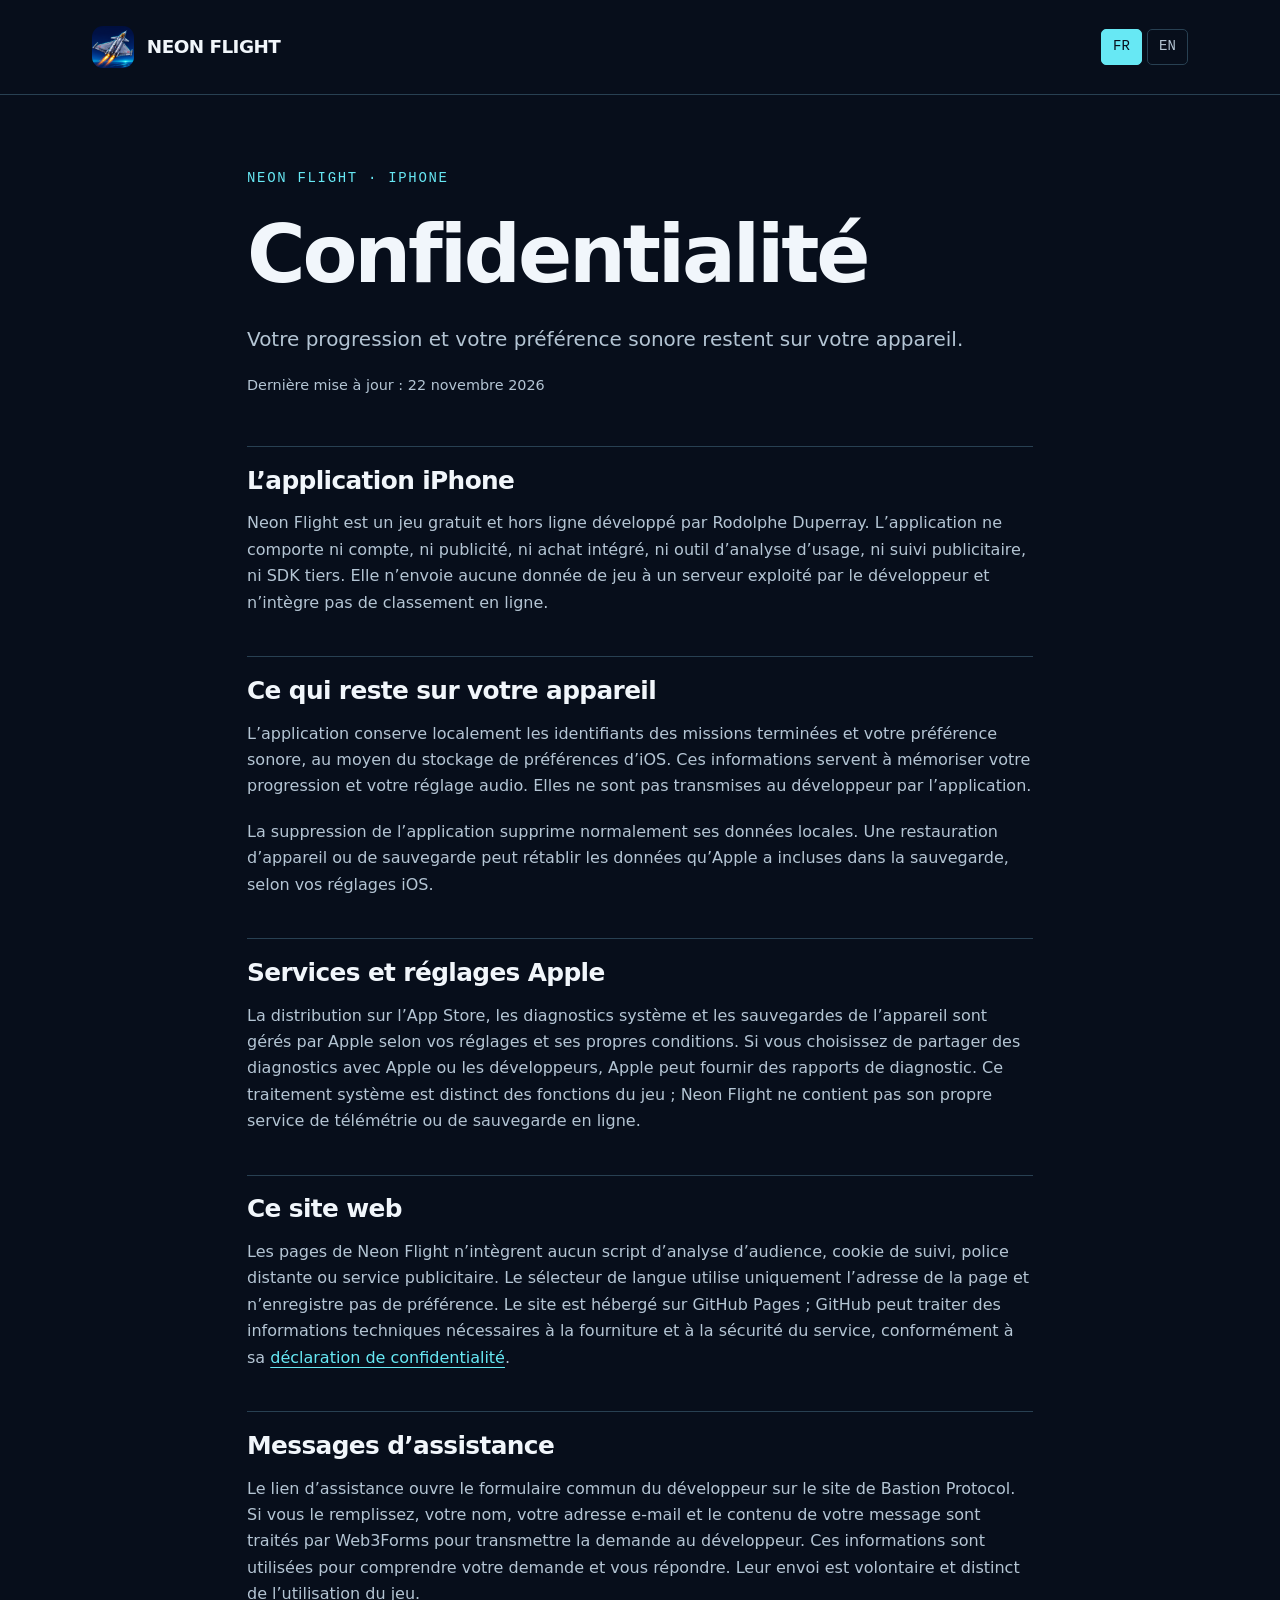
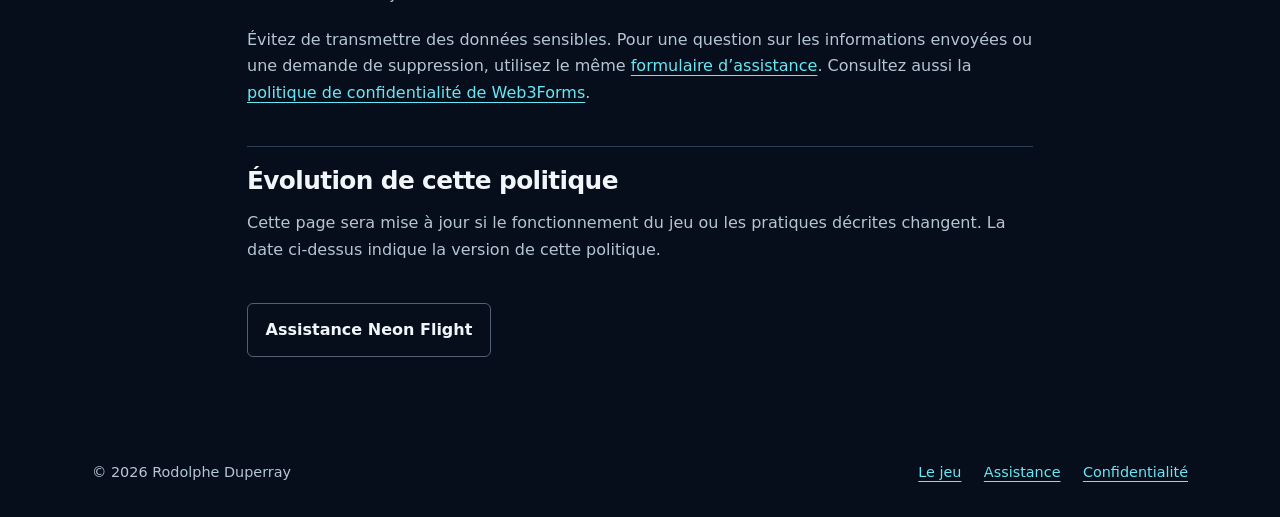
==== privacy.html @ 9a47f888 "Publish bilingual Neon Flight support and privacy site" ====
<!doctype html>
<html lang="fr">
<head>
<meta charset="utf-8">
<meta name="viewport" content="width=device-width, initial-scale=1">
<meta name="theme-color" content="#070e1b">
<title>Neon Flight · Confidentialité</title>
<meta name="description" content="Politique de confidentialité de Neon Flight / Neon Flight privacy policy. Données locales, services Apple, site et assistance.">
<meta property="og:type" content="website">
<meta property="og:title" content="Neon Flight · Confidentialité">
<meta property="og:description" content="Politique de confidentialité de Neon Flight / Neon Flight privacy policy. Données locales, services Apple, site et assistance.">
<meta property="og:image" content="https://rodo79.github.io/neon-flight-site/assets/icon.png">
<meta property="og:url" content="https://rodo79.github.io/neon-flight-site/privacy.html">
<link rel="alternate" hreflang="fr" href="https://rodo79.github.io/neon-flight-site/privacy.html#fr">
<link rel="alternate" hreflang="en" href="https://rodo79.github.io/neon-flight-site/privacy.html#en">
<link rel="canonical" href="https://rodo79.github.io/neon-flight-site/privacy.html">
<link rel="icon" type="image/png" href="assets/icon.png">
<link rel="stylesheet" href="assets/site.css">
<script src="assets/site.js" defer></script>
</head>
<body data-page="privacy">
<a class="skip" href="#main">Aller au contenu / Skip to content</a>
<header class="top"><div class="wrap top-inner">
<a class="brand" href="./"><img src="assets/icon.png" width="42" height="42" alt=""><span>NEON FLIGHT</span></a>
<nav class="language" aria-label="Langue / Language"><a href="#fr" lang="fr" hreflang="fr" data-language-link="fr">FR</a><a href="#en" lang="en" hreflang="en" data-language-link="en">EN</a></nav>
</div></header>
<main id="main">
<article id="fr" lang="fr" data-language="fr"><div class="wrap document"><p class="eyebrow">Neon Flight · iPhone</p><h1>Confidentialité</h1><p class="intro">Votre progression et votre préférence sonore restent sur votre appareil.</p><p class="note">Dernière mise à jour : 22 novembre 2026</p><div class="reading"><section><h2>L’application iPhone</h2><p>Neon Flight est un jeu gratuit et hors ligne développé par Rodolphe Duperray. L’application ne comporte ni compte, ni publicité, ni achat intégré, ni outil d’analyse d’usage, ni suivi publicitaire, ni SDK tiers. Elle n’envoie aucune donnée de jeu à un serveur exploité par le développeur et n’intègre pas de classement en ligne.</p></section><section><h2>Ce qui reste sur votre appareil</h2><p>L’application conserve localement les identifiants des missions terminées et votre préférence sonore, au moyen du stockage de préférences d’iOS. Ces informations servent à mémoriser votre progression et votre réglage audio. Elles ne sont pas transmises au développeur par l’application.</p><p>La suppression de l’application supprime normalement ses données locales. Une restauration d’appareil ou de sauvegarde peut rétablir les données qu’Apple a incluses dans la sauvegarde, selon vos réglages iOS.</p></section><section><h2>Services et réglages Apple</h2><p>La distribution sur l’App Store, les diagnostics système et les sauvegardes de l’appareil sont gérés par Apple selon vos réglages et ses propres conditions. Si vous choisissez de partager des diagnostics avec Apple ou les développeurs, Apple peut fournir des rapports de diagnostic. Ce traitement système est distinct des fonctions du jeu ; Neon Flight ne contient pas son propre service de télémétrie ou de sauvegarde en ligne.</p></section><section><h2>Ce site web</h2><p>Les pages de Neon Flight n’intègrent aucun script d’analyse d’audience, cookie de suivi, police distante ou service publicitaire. Le sélecteur de langue utilise uniquement l’adresse de la page et n’enregistre pas de préférence. Le site est hébergé sur GitHub Pages ; GitHub peut traiter des informations techniques nécessaires à la fourniture et à la sécurité du service, conformément à sa <a href="https://docs.github.com/fr/site-policy/privacy-policies/github-general-privacy-statement">déclaration de confidentialité</a>.</p></section><section><h2>Messages d’assistance</h2><p>Le lien d’assistance ouvre le formulaire commun du développeur sur le site de Bastion Protocol. Si vous le remplissez, votre nom, votre adresse e-mail et le contenu de votre message sont traités par Web3Forms pour transmettre la demande au développeur. Ces informations sont utilisées pour comprendre votre demande et vous répondre. Leur envoi est volontaire et distinct de l’utilisation du jeu.</p><p>Évitez de transmettre des données sensibles. Pour une question sur les informations envoyées ou une demande de suppression, utilisez le même <a href="https://rodo79.github.io/bastion-protocol-site/fr/support.html">formulaire d’assistance</a>. Consultez aussi la <a href="https://web3forms.com/privacy">politique de confidentialité de Web3Forms</a>.</p></section><section><h2>Évolution de cette politique</h2><p>Cette page sera mise à jour si le fonctionnement du jeu ou les pratiques décrites changent. La date ci-dessus indique la version de cette politique.</p></section><a class="button quiet" href="./#support-fr">Assistance Neon Flight</a></div></div><footer class="foot"><div class="wrap foot-inner"><span>© 2026 Rodolphe Duperray</span><nav aria-label="Pied de page"><a href="./#fr">Le jeu</a><a href="./#support-fr">Assistance</a><a href="privacy.html#fr">Confidentialité</a></nav></div></footer></article><article id="en" lang="en" data-language="en"><div class="wrap document"><p class="eyebrow">Neon Flight · iPhone</p><h1>Privacy</h1><p class="intro">Your progress and sound preference stay on your device.</p><p class="note">Last updated: November 22, 2026</p><div class="reading"><section><h2>The iPhone app</h2><p>Neon Flight is a free, offline game developed by Rodolphe Duperray. The app has no account, advertising, in-app purchases, usage analytics, advertising tracking or third-party SDKs. It sends no gameplay data to a developer-operated server and has no online leaderboard.</p></section><section><h2>What stays on your device</h2><p>The app stores the identifiers of completed missions and your sound preference locally, using iOS preference storage. This information remembers your progress and audio setting. The app does not transmit it to the developer.</p><p>Deleting the app normally removes its local data. Restoring your device or a backup may restore data Apple included in that backup, depending on your iOS settings.</p></section><section><h2>Apple services and settings</h2><p>App Store distribution, system diagnostics and device backups are managed by Apple under your settings and its own terms. If you choose to share diagnostics with Apple or developers, Apple may provide diagnostic reports. This system processing is separate from the game’s features; Neon Flight does not include its own telemetry or online backup service.</p></section><section><h2>This website</h2><p>Neon Flight’s pages contain no analytics scripts, tracking cookies, remote fonts or advertising services. The language selector uses only the page address and saves no preference. This site is hosted on GitHub Pages; GitHub may process technical information needed to deliver and secure its service, under its <a href="https://docs.github.com/en/site-policy/privacy-policies/github-general-privacy-statement">privacy statement</a>.</p></section><section><h2>Support messages</h2><p>The support link opens the developer’s shared form on the Bastion Protocol website. If you complete it, your name, email address and message are processed by Web3Forms to deliver your request to the developer. This information is used to understand your request and reply. Sending it is voluntary and separate from using the game.</p><p>Please avoid sending sensitive information. For questions about submitted information or to request deletion, use the same <a href="https://rodo79.github.io/bastion-protocol-site/support.html">support form</a>. See also the <a href="https://web3forms.com/privacy">Web3Forms privacy policy</a>.</p></section><section><h2>Changes to this policy</h2><p>This page will be updated if the game’s behavior or the practices described here change. The date above identifies this policy version.</p></section><a class="button quiet" href="./#support-en">Neon Flight support</a></div></div><footer class="foot"><div class="wrap foot-inner"><span>© 2026 Rodolphe Duperray</span><nav aria-label="Footer"><a href="./#en">The game</a><a href="./#support-en">Support</a><a href="privacy.html#en">Privacy</a></nav></div></footer></article>
</main>
</body>
</html>
---- assets/site.css ----
:root{color-scheme:dark;--ink:#070e1b;--panel:#0d1c2e;--line:#284052;--text:#f1f6fb;--muted:#b4c5d4;--cyan:#67e8f4;--amber:#ffc66b;--max:1160px;font-family:system-ui,-apple-system,BlinkMacSystemFont,"Segoe UI",sans-serif;font-size:100%;background:var(--ink);color:var(--text)}
*{box-sizing:border-box}html{scroll-behavior:smooth;scroll-padding-top:6rem}body{margin:0;font-size:1rem;line-height:1.65}a{color:var(--cyan);text-underline-offset:.25em}a:hover{color:#fff}a:focus-visible,summary:focus-visible{outline:3px solid var(--amber);outline-offset:5px}img{display:block;max-width:100%;height:auto}h1,h2,h3,p,figure{margin-top:0}h1,h2,h3{line-height:1.08;letter-spacing:-.04em}h1{font-size:clamp(3.5rem,8.4vw,7.25rem);font-weight:850;margin-bottom:1.5rem}h2{font-size:clamp(2rem,4vw,3.25rem);margin-bottom:1.5rem}h3{font-size:1.35rem;letter-spacing:-.025em}p{margin-bottom:1.2rem}.wrap{max-width:var(--max);margin:auto;padding-inline:2rem}.skip{position:absolute;top:-6rem;left:1rem;z-index:10;background:var(--amber);color:var(--ink);padding:.7rem 1rem}.skip:focus{top:1rem}.top{border-bottom:1px solid var(--line);background:var(--ink)}.top-inner{min-height:94px;display:flex;align-items:center;justify-content:space-between;gap:1.5rem}.brand{display:flex;align-items:center;gap:.8rem;color:var(--text);text-decoration:none;font-size:1.15rem;font-weight:750;letter-spacing:-.03em}.brand img{width:42px;border-radius:11px}.language{display:flex;gap:.3rem;align-items:center}.language a{font-family:ui-monospace,SFMono-Regular,Consolas,monospace;font-size:.875rem;text-decoration:none;border:1px solid var(--line);padding:.35rem .7rem;border-radius:5px;color:var(--muted)}.language a[aria-current=true]{color:var(--ink);background:var(--cyan);border-color:var(--cyan)}.hero{display:grid;grid-template-columns:1.2fr .8fr;align-items:center;gap:4rem;padding-block:5.5rem 5rem}.eyebrow,.mono{font-family:ui-monospace,SFMono-Regular,Consolas,monospace}.eyebrow{font-size:.875rem;text-transform:uppercase;letter-spacing:.12em;color:var(--cyan);margin-bottom:1.4rem}.hero h1 span{color:var(--cyan)}.intro{font-size:1.25rem;line-height:1.6;color:var(--muted);max-width:37rem}.hero-art{position:relative;padding:2.5rem;border:1px solid var(--line);background:linear-gradient(145deg,#102b3d,#091321);border-radius:2rem}.hero-art:before,.hero-art:after{content:"";position:absolute;pointer-events:none;inset:1rem;border:1px solid #67e8f435;border-radius:1.25rem}.hero-art:after{inset:-1rem;border-radius:2.5rem;border-color:#67e8f413}.hero-art img{width:100%;border-radius:24%;box-shadow:0 20px 50px #0006}.art-caption{font-family:ui-monospace,SFMono-Regular,Consolas,monospace;font-size:.875rem;color:var(--cyan);display:flex;justify-content:space-between;gap:1rem;margin-top:1.5rem}.art-caption span:last-child{color:var(--amber)}.actions{display:flex;gap:.8rem;align-items:center;flex-wrap:wrap;margin:1.8rem 0 1rem}.button,.release{display:inline-flex;align-items:center;justify-content:center;border:1px solid var(--line);border-radius:6px;padding:.8rem 1.1rem;font-weight:700;text-decoration:none;font-size:1rem}.button{background:var(--cyan);color:var(--ink);border-color:var(--cyan)}.button:hover{color:var(--ink);background:#b3f7fc}.button.quiet{background:transparent;color:var(--text);border-color:#506175}.button.quiet:hover{border-color:var(--cyan)}.release{color:var(--amber);border-color:#735937;background:#ffbc5010}.note{font-size:.9rem;color:var(--muted)}.facts{display:flex;flex-wrap:wrap;gap:1rem 2rem;border-top:1px solid var(--line);border-bottom:1px solid var(--line);padding-block:1.25rem;color:var(--muted);font-family:ui-monospace,SFMono-Regular,Consolas,monospace;font-size:.875rem}.facts strong{color:var(--text);font-weight:600}.section{padding-block:5rem;border-bottom:1px solid var(--line)}.split{display:grid;grid-template-columns:.85fr 1.15fr;gap:5rem}.feature-list{margin:0}.feature-list div{padding:1.5rem 0;border-top:1px solid var(--line)}.feature-list div:first-child{padding-top:0;border:0}.feature-list dt{font-size:1.3rem;font-weight:700;letter-spacing:-.02em;margin-bottom:.4rem}.feature-list dd{margin:0;color:var(--muted)}.support-grid{display:grid;grid-template-columns:1.15fr .85fr;gap:3rem;align-items:start}.faq details{padding:1.15rem 0;border-top:1px solid var(--line)}.faq details:last-child{border-bottom:1px solid var(--line)}.faq summary{cursor:pointer;font-size:1.05rem;font-weight:650;padding-right:1rem}.faq details p{color:var(--muted);margin:1rem 0 .3rem}.contact{background:var(--panel);border:1px solid var(--line);border-top:3px solid var(--amber);padding:2rem;border-radius:7px}.contact p{color:var(--muted)}.contact .button{margin:.5rem 0 1rem}.foot{padding-block:2rem;color:var(--muted);font-size:.9rem}.foot-inner{display:flex;gap:1rem;align-items:center;justify-content:space-between}.foot nav{display:flex;flex-wrap:wrap;gap:1.4rem}.document{max-width:850px;padding-block:4.5rem}.document h1{font-size:clamp(2.8rem,7vw,5rem)}.document .intro{max-width:none}.reading{margin-top:3rem}.reading section{padding-block:1.3rem;border-top:1px solid var(--line)}.reading h2{font-size:1.55rem;letter-spacing:-.025em;margin-bottom:1rem}.reading p{color:var(--muted)}.reading ul{color:var(--muted);padding-left:1.4rem}.reading li{padding-left:.2rem;margin-bottom:.5rem}[hidden]{display:none!important}
@media(max-width:850px){.hero{gap:2.5rem;padding-block:4rem}.hero-art{padding:1.5rem}.art-caption{flex-wrap:wrap;font-size:.8rem}.split{gap:2.5rem}.support-grid{grid-template-columns:1fr;gap:2rem}}
@media(max-width:620px){.wrap{padding-inline:1.25rem}.top-inner{min-height:80px;gap:.7rem}.brand{font-size:1rem;gap:.55rem}.brand img{width:34px}.language a{padding:.3rem .5rem}.hero{grid-template-columns:1fr;padding-block:3rem;gap:2.5rem}.hero-art{width:75%;max-width:320px;justify-self:center;padding:1.5rem}.hero h1{font-size:3.75rem}.intro{font-size:1.125rem}.split{grid-template-columns:1fr;gap:1.5rem}.section{padding-block:3rem}.facts{gap:.7rem 1.2rem}.contact{padding:1.5rem}.foot-inner{align-items:start;flex-direction:column}.document{padding-block:3rem}.actions{align-items:stretch}.button,.release{padding:.75rem 1rem}}
@media(prefers-reduced-motion:reduce){html{scroll-behavior:auto}}
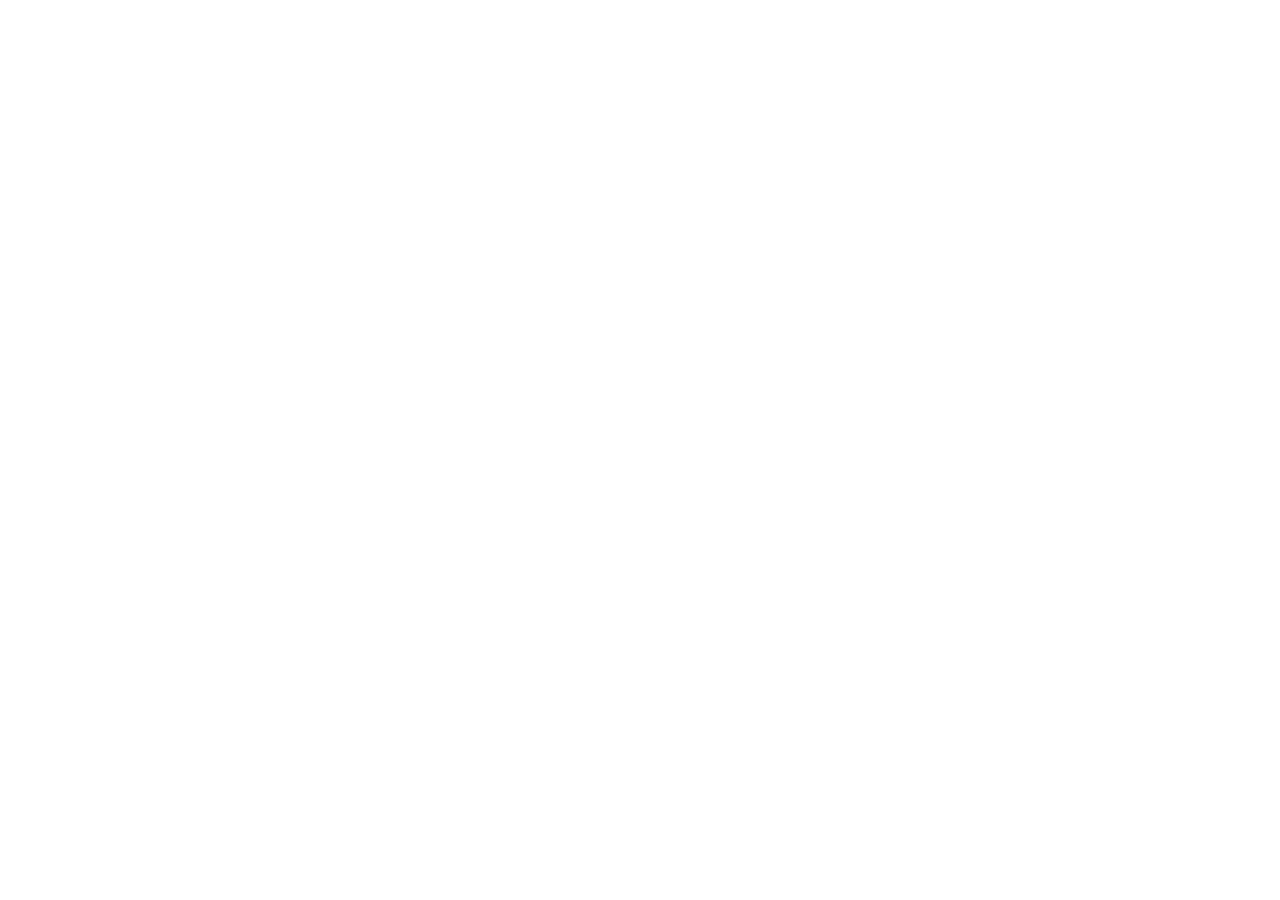
==== commit 5e9ea23b: "Redirect renamed game pages to Delta Aces, preserving language anchors" ====
--- a/privacy.html
+++ b/privacy.html
@@ -1,31 +1 @@
-<!doctype html>
-<html lang="fr">
-<head>
-<meta charset="utf-8">
-<meta name="viewport" content="width=device-width, initial-scale=1">
-<meta name="theme-color" content="#070e1b">
-<title>Neon Flight · Confidentialité</title>
-<meta name="description" content="Politique de confidentialité de Neon Flight / Neon Flight privacy policy. Données locales, services Apple, site et assistance.">
-<meta property="og:type" content="website">
-<meta property="og:title" content="Neon Flight · Confidentialité">
-<meta property="og:description" content="Politique de confidentialité de Neon Flight / Neon Flight privacy policy. Données locales, services Apple, site et assistance.">
-<meta property="og:image" content="https://rodo79.github.io/neon-flight-site/assets/icon.png">
-<meta property="og:url" content="https://rodo79.github.io/neon-flight-site/privacy.html">
-<link rel="alternate" hreflang="fr" href="https://rodo79.github.io/neon-flight-site/privacy.html#fr">
-<link rel="alternate" hreflang="en" href="https://rodo79.github.io/neon-flight-site/privacy.html#en">
-<link rel="canonical" href="https://rodo79.github.io/neon-flight-site/privacy.html">
-<link rel="icon" type="image/png" href="assets/icon.png">
-<link rel="stylesheet" href="assets/site.css">
-<script src="assets/site.js" defer></script>
-</head>
-<body data-page="privacy">
-<a class="skip" href="#main">Aller au contenu / Skip to content</a>
-<header class="top"><div class="wrap top-inner">
-<a class="brand" href="./"><img src="assets/icon.png" width="42" height="42" alt=""><span>NEON FLIGHT</span></a>
-<nav class="language" aria-label="Langue / Language"><a href="#fr" lang="fr" hreflang="fr" data-language-link="fr">FR</a><a href="#en" lang="en" hreflang="en" data-language-link="en">EN</a></nav>
-</div></header>
-<main id="main">
-<article id="fr" lang="fr" data-language="fr"><div class="wrap document"><p class="eyebrow">Neon Flight · iPhone</p><h1>Confidentialité</h1><p class="intro">Votre progression et votre préférence sonore restent sur votre appareil.</p><p class="note">Dernière mise à jour : 22 novembre 2026</p><div class="reading"><section><h2>L’application iPhone</h2><p>Neon Flight est un jeu gratuit et hors ligne développé par Rodolphe Duperray. L’application ne comporte ni compte, ni publicité, ni achat intégré, ni outil d’analyse d’usage, ni suivi publicitaire, ni SDK tiers. Elle n’envoie aucune donnée de jeu à un serveur exploité par le développeur et n’intègre pas de classement en ligne.</p></section><section><h2>Ce qui reste sur votre appareil</h2><p>L’application conserve localement les identifiants des missions terminées et votre préférence sonore, au moyen du stockage de préférences d’iOS. Ces informations servent à mémoriser votre progression et votre réglage audio. Elles ne sont pas transmises au développeur par l’application.</p><p>La suppression de l’application supprime normalement ses données locales. Une restauration d’appareil ou de sauvegarde peut rétablir les données qu’Apple a incluses dans la sauvegarde, selon vos réglages iOS.</p></section><section><h2>Services et réglages Apple</h2><p>La distribution sur l’App Store, les diagnostics système et les sauvegardes de l’appareil sont gérés par Apple selon vos réglages et ses propres conditions. Si vous choisissez de partager des diagnostics avec Apple ou les développeurs, Apple peut fournir des rapports de diagnostic. Ce traitement système est distinct des fonctions du jeu ; Neon Flight ne contient pas son propre service de télémétrie ou de sauvegarde en ligne.</p></section><section><h2>Ce site web</h2><p>Les pages de Neon Flight n’intègrent aucun script d’analyse d’audience, cookie de suivi, police distante ou service publicitaire. Le sélecteur de langue utilise uniquement l’adresse de la page et n’enregistre pas de préférence. Le site est hébergé sur GitHub Pages ; GitHub peut traiter des informations techniques nécessaires à la fourniture et à la sécurité du service, conformément à sa <a href="https://docs.github.com/fr/site-policy/privacy-policies/github-general-privacy-statement">déclaration de confidentialité</a>.</p></section><section><h2>Messages d’assistance</h2><p>Le lien d’assistance ouvre le formulaire commun du développeur sur le site de Bastion Protocol. Si vous le remplissez, votre nom, votre adresse e-mail et le contenu de votre message sont traités par Web3Forms pour transmettre la demande au développeur. Ces informations sont utilisées pour comprendre votre demande et vous répondre. Leur envoi est volontaire et distinct de l’utilisation du jeu.</p><p>Évitez de transmettre des données sensibles. Pour une question sur les informations envoyées ou une demande de suppression, utilisez le même <a href="https://rodo79.github.io/bastion-protocol-site/fr/support.html">formulaire d’assistance</a>. Consultez aussi la <a href="https://web3forms.com/privacy">politique de confidentialité de Web3Forms</a>.</p></section><section><h2>Évolution de cette politique</h2><p>Cette page sera mise à jour si le fonctionnement du jeu ou les pratiques décrites changent. La date ci-dessus indique la version de cette politique.</p></section><a class="button quiet" href="./#support-fr">Assistance Neon Flight</a></div></div><footer class="foot"><div class="wrap foot-inner"><span>© 2026 Rodolphe Duperray</span><nav aria-label="Pied de page"><a href="./#fr">Le jeu</a><a href="./#support-fr">Assistance</a><a href="privacy.html#fr">Confidentialité</a></nav></div></footer></article><article id="en" lang="en" data-language="en"><div class="wrap document"><p class="eyebrow">Neon Flight · iPhone</p><h1>Privacy</h1><p class="intro">Your progress and sound preference stay on your device.</p><p class="note">Last updated: November 22, 2026</p><div class="reading"><section><h2>The iPhone app</h2><p>Neon Flight is a free, offline game developed by Rodolphe Duperray. The app has no account, advertising, in-app purchases, usage analytics, advertising tracking or third-party SDKs. It sends no gameplay data to a developer-operated server and has no online leaderboard.</p></section><section><h2>What stays on your device</h2><p>The app stores the identifiers of completed missions and your sound preference locally, using iOS preference storage. This information remembers your progress and audio setting. The app does not transmit it to the developer.</p><p>Deleting the app normally removes its local data. Restoring your device or a backup may restore data Apple included in that backup, depending on your iOS settings.</p></section><section><h2>Apple services and settings</h2><p>App Store distribution, system diagnostics and device backups are managed by Apple under your settings and its own terms. If you choose to share diagnostics with Apple or developers, Apple may provide diagnostic reports. This system processing is separate from the game’s features; Neon Flight does not include its own telemetry or online backup service.</p></section><section><h2>This website</h2><p>Neon Flight’s pages contain no analytics scripts, tracking cookies, remote fonts or advertising services. The language selector uses only the page address and saves no preference. This site is hosted on GitHub Pages; GitHub may process technical information needed to deliver and secure its service, under its <a href="https://docs.github.com/en/site-policy/privacy-policies/github-general-privacy-statement">privacy statement</a>.</p></section><section><h2>Support messages</h2><p>The support link opens the developer’s shared form on the Bastion Protocol website. If you complete it, your name, email address and message are processed by Web3Forms to deliver your request to the developer. This information is used to understand your request and reply. Sending it is voluntary and separate from using the game.</p><p>Please avoid sending sensitive information. For questions about submitted information or to request deletion, use the same <a href="https://rodo79.github.io/bastion-protocol-site/support.html">support form</a>. See also the <a href="https://web3forms.com/privacy">Web3Forms privacy policy</a>.</p></section><section><h2>Changes to this policy</h2><p>This page will be updated if the game’s behavior or the practices described here change. The date above identifies this policy version.</p></section><a class="button quiet" href="./#support-en">Neon Flight support</a></div></div><footer class="foot"><div class="wrap foot-inner"><span>© 2026 Rodolphe Duperray</span><nav aria-label="Footer"><a href="./#en">The game</a><a href="./#support-en">Support</a><a href="privacy.html#en">Privacy</a></nav></div></footer></article>
-</main>
-</body>
-</html>
+<!doctype html><html lang="fr"><head><meta charset="utf-8"><meta name="viewport" content="width=device-width, initial-scale=1"><title>Delta Aces — nouvelle adresse / new address</title><link rel="canonical" href="https://rodo79.github.io/delta-aces-site/privacy.html"><meta http-equiv="refresh" content="2;url=https://rodo79.github.io/delta-aces-site/privacy.html"><script>location.replace('https://rodo79.github.io/delta-aces-site/privacy.html'+location.hash);</script></head><body><h1>Delta Aces</h1><p>Le jeu change de nom et d’adresse. / The game has a new name and address.</p><p><a href="https://rodo79.github.io/delta-aces-site/privacy.html">Continuer / Continue</a></p></body></html>
